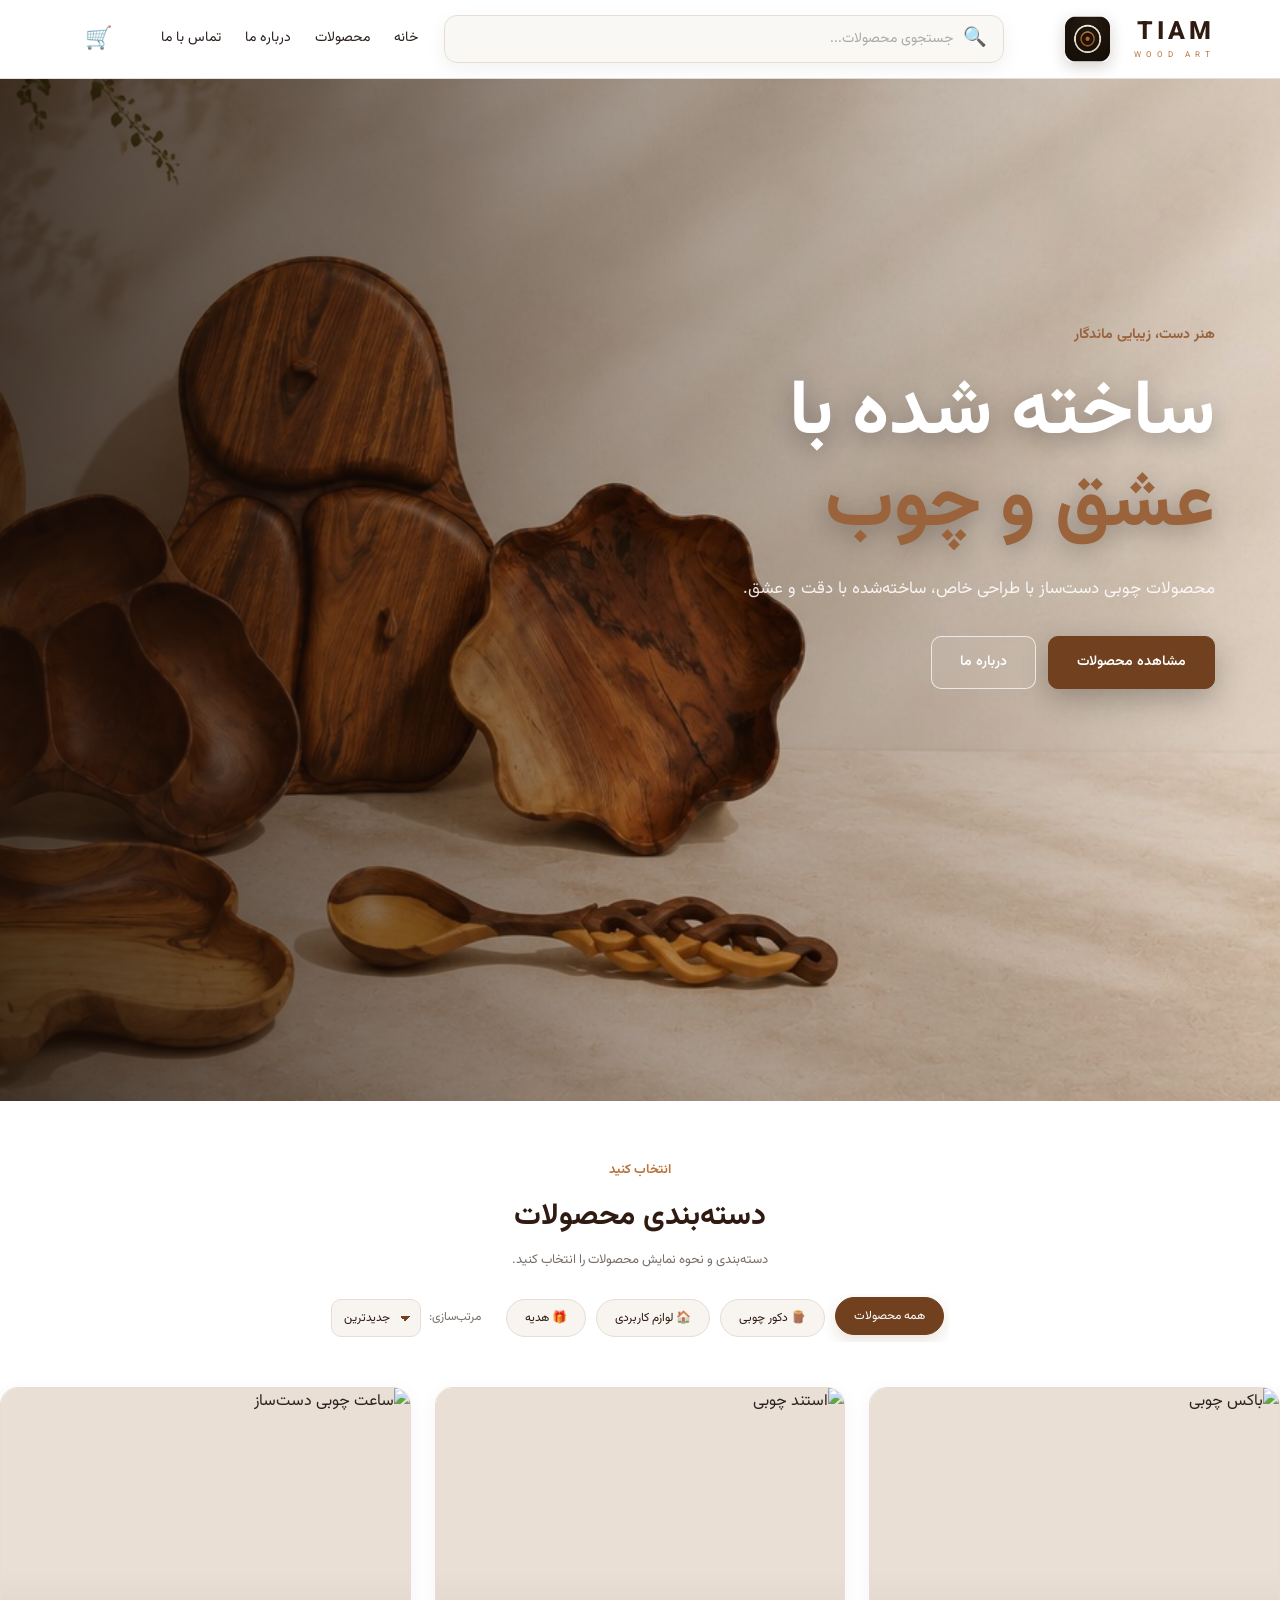
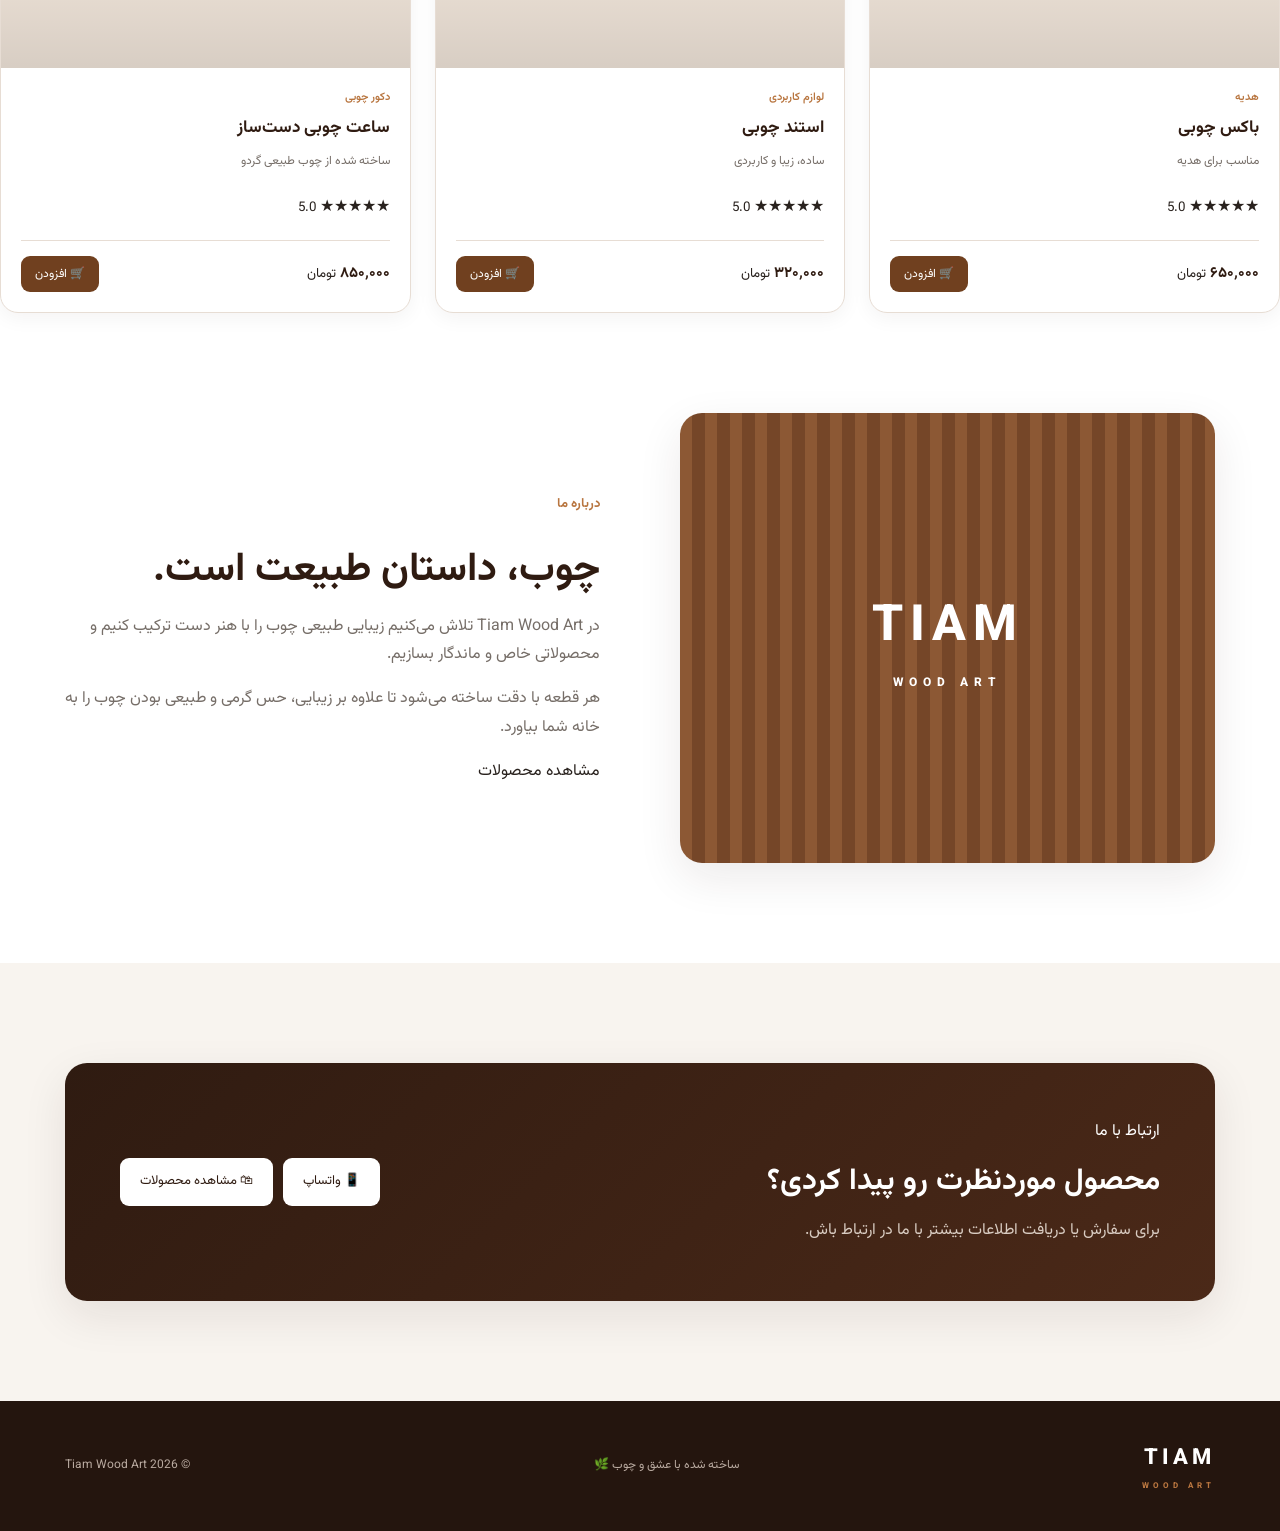
==== index.html @ 931154c1 "Add files via upload" ====
<!DOCTYPE html>
<html lang="fa" dir="rtl">

<head>

    <meta charset="UTF-8">

    <meta
        name="viewport"
        content="width=device-width, initial-scale=1.0">

    <title>Tiam Wood Art | محصولات چوبی دست‌ساز</title>

    <link
        rel="stylesheet"
        href="style.css">

    <link
        rel="preconnect"
        href="https://fonts.googleapis.com">

    <link
        rel="preconnect"
        href="https://fonts.gstatic.com"
        crossorigin>

    <link
        href="https://fonts.googleapis.com/css2?family=Vazirmatn:wght@400;500;600;700;800&display=swap"
        rel="stylesheet">

</head>


<body>


<!-- =====================================================
     HEADER
===================================================== -->

<header class="header">
    <div class="container nav">

        <a href="#" class="logo">
            <span>TIAM</span>
            <small>WOOD ART</small>

            <div class="logo-wood">
                <img src="images/wood-ring.png" alt="چوب">
            </div>
        </a>

        <div class="top-search">
            <div class="top-search-box">
                <span class="search-icon">🔍</span>

                <input
                    type="text"
                    id="topSearchInput"
                    placeholder="جستجوی محصولات..."
                >

                <button class="search-clear" id="searchClear">
                    ×
                </button>
            </div>
        </div>

        <nav class="menu">
            <a href="#home">خانه</a>
            <a href="#products">محصولات</a>
            <a href="#about">درباره ما</a>
            <a href="#contact">تماس با ما</a>
        </nav>

        <div class="nav-actions">
            <button class="cart-button">🛒</button>
            <button class="menu-button">☰</button>
        </div>

    </div>
</header>
<!-- ================= SEARCH BAR ================= -->



<!-- =====================================================
     HERO
===================================================== -->

<section class="hero">

    <div class="hero-image-bg">
        <img src="images/hero.jpg" alt="Tiam Wood Art">
    </div>

    <div class="hero-overlay"></div>

    <div class="container hero-content">

        <div class="hero-text">

            <span class="eyebrow">
                هنر دست، زیبایی ماندگار
            </span>

            <h1>
                ساخته شده با
                <strong>عشق و چوب</strong>
            </h1>

            <p>
                محصولات چوبی دست‌ساز با طراحی خاص،
                ساخته‌شده با دقت و عشق.
            </p>

            <div class="hero-buttons">

                <a
                    href="#products"
                    class="btn primary">

                    مشاهده محصولات

                </a>

                <a
                    href="#about"
                    class="btn secondary">

                    درباره ما

                </a>

            </div>

        </div>

    </div>

</section>



<!-- =====================================================
     CATEGORIES
===================================================== -->


<section class="categories" id="categories">

    <div class="container">

        <div class="section-title">
            <span>انتخاب کنید</span>

            <h2>دسته‌بندی محصولات</h2>

            <p>
                دسته‌بندی و نحوه نمایش محصولات را انتخاب کنید.
            </p>
        </div>

        <div class="category-toolbar">

            <div class="category-buttons">

                <button class="category-button active" data-category="all">
                    همه محصولات
                </button>

                <button class="category-button" data-category="decor">
                    🪵 دکور چوبی
                </button>

                <button class="category-button" data-category="useful">
                    🏠 لوازم کاربردی
                </button>

                <button class="category-button" data-category="gift">
                    🎁 هدیه
                </button>

            </div>


            <div class="sort-box">

                <span>مرتب‌سازی:</span>

                <select id="sortProducts">
    <option value="newest">جدیدترین</option>
    <option value="price-low">ارزان‌ترین</option>
    <option value="price-high">گران‌ترین</option>
    <option value="name">الفبایی</option>
</select>

            </div>

        </div>

    </div>

</section>

<!-- =====================================================
     PRODUCTS
===================================================== -->





           


           
        <!-- PRODUCT LIST -->

        <div
            class="product-grid"
            id="productList">

        </div>


    </div>

</section>



<!-- =====================================================
     ABOUT
===================================================== -->

<section
    class="about"
    id="about">


    <div class="container about-content">


        <div class="about-image">

            <div class="about-logo">

                TIAM

                <span>
                    WOOD ART
                </span>

            </div>

        </div>



        <div class="about-text">


            <span class="eyebrow">
                درباره ما
            </span>


            <h2>

                چوب،
                <strong>
                    داستان طبیعت است.
                </strong>

            </h2>


            <p>

                در Tiam Wood Art تلاش می‌کنیم
                زیبایی طبیعی چوب را با هنر دست
                ترکیب کنیم و محصولاتی خاص و
                ماندگار بسازیم.

            </p>


            <p>

                هر قطعه با دقت ساخته می‌شود تا
                علاوه بر زیبایی، حس گرمی و
                طبیعی بودن چوب را به خانه شما
                بیاورد.

            </p>


            <a
                href="#products"
                class="btn primary">

                مشاهده محصولات

            </a>


        </div>


    </div>

</section>



<!-- =====================================================
     CONTACT
===================================================== -->

<section
    class="contact"
    id="contact">


    <div class="container">


        <div class="contact-box">


            <div>


                <span>
                    ارتباط با ما
                </span>


                <h2>
                    محصول موردنظرت رو پیدا کردی؟
                </h2>


                <p>
                    برای سفارش یا دریافت اطلاعات بیشتر
                    با ما در ارتباط باش.
                </p>


            </div>



            <div class="contact-buttons">


                <a
                    href="https://wa.me/989035668639"
                    target="_blank"
                    class="contact-btn">

                    📱 واتساپ

                </a>


                <a
                    href="index.html#products"
                    class="contact-btn">

                    🛍 مشاهده محصولات

                </a>


            </div>


        </div>


    </div>

</section>


</main>



<!-- =====================================================
     CART MODAL
===================================================== -->

<div
    class="cart-modal"
    id="cartModal">


    <div class="cart-box">


        <button
            class="cart-close"
            onclick="closeCart()">

            ×

        </button>


        <h2>
            🛒 سبد خرید
        </h2>


        <div id="cartItems">

        </div>


        <div class="cart-total">


            <span>
                مبلغ کل
            </span>


            <strong id="cartTotal">
                0 تومان
            </strong>


        </div>


        <button
            class="checkout-button"
            onclick="checkout()">

            ادامه و ثبت سفارش

        </button>


    </div>

</div>



<!-- =====================================================
     CHECKOUT MODAL
===================================================== -->

<div
    class="checkout-modal"
    id="checkoutModal">


    <div class="checkout-box">


        <button
            class="checkout-close"
            onclick="closeCheckout()">

            ×

        </button>


        <h2>
            ثبت سفارش
        </h2>


        <p class="checkout-subtitle">

            اطلاعات زیر را وارد کنید تا
            سفارش شما از طریق واتساپ ارسال شود.

        </p>



        <form id="checkoutForm">


            <label for="customerName">

                نام و نام خانوادگی

            </label>


            <input
                type="text"
                id="customerName"
                placeholder="مثلاً مهدی محمدی"
                required>



            <label for="customerPhone">

                شماره تماس

            </label>


            <input
                type="tel"
                id="customerPhone"
                placeholder="مثلاً 09123456789"
                required>



            <label for="customerAddress">

                آدرس

                <span>
                    برای ارسال سفارش
                </span>

            </label>


            <textarea
                id="customerAddress"
                rows="4"
                placeholder="آدرس کامل خود را وارد کنید..."
                required></textarea>



            <label for="customerNote">

                توضیحات

                <span>
                    اختیاری
                </span>

            </label>


            <textarea
                id="customerNote"
                rows="3"
                placeholder="اگر توضیح خاصی دارید بنویسید..."></textarea>



            <div class="checkout-summary">


                <span>
                    مبلغ سفارش
                </span>


                <strong id="checkoutTotal">
                    0 تومان
                </strong>


            </div>



            <button
                type="submit"
                class="send-order-button">

                📱 ارسال سفارش در واتساپ

            </button>


        </form>


    </div>

</div>



<!-- =====================================================
     MESSAGE
===================================================== -->

<div
    class="message"
    id="message">

</div>



<!-- =====================================================
     FOOTER
===================================================== -->

<footer>


    <div class="container footer">


        <div class="footer-logo">

            TIAM

            <span>
                WOOD ART
            </span>

        </div>


        <p>
            ساخته شده با عشق و چوب 🌿
        </p>


        <p>
            © 2026 Tiam Wood Art
        </p>


    </div>


</footer>



<!-- =====================================================
     JAVASCRIPT
===================================================== -->




</body>
<script src="script.js"></script>
</html>
---- style.css ----
@import url('https://fonts.googleapis.com/css2?family=Vazirmatn:wght@400;500;600;700;800&display=swap');

/* ==========================================
   ROOT
========================================== */

:root {
    --wood-dark: #2f1b11;
    --wood: #70401f;
    --wood-light: #b8753f;
    --wood-soft: #d9a574;

    --cream: #f8f4ef;
    --cream-dark: #eee5dc;

    --white: #ffffff;
    --text: #29221e;
    --gray: #766e68;

    --border: #e7ddd4;

    --green: #25D366;

    --shadow: 0 15px 45px rgba(47, 27, 17, .09);
}


/* ==========================================
   RESET
========================================== */

* {
    margin: 0;
    padding: 0;
    box-sizing: border-box;
}


html {
    scroll-behavior: smooth;
}


body {
    font-family: "Vazirmatn", sans-serif;
    background: var(--white);
    color: var(--text);
    line-height: 1.8;
}


a {
    text-decoration: none;
    color: inherit;
}


button,
input,
textarea,
select {
    font-family: inherit;
}


button {
    cursor: pointer;
}


.container {
    width: min(1150px, 90%);
    margin: auto;
}


/* ==========================================
   HEADER
========================================== */

.header {
    position: sticky;
    top: 0;
    z-index: 1000;

    background: rgba(255,255,255,.92);

    backdrop-filter: blur(14px);

    border-bottom: 1px solid var(--border);
}


.nav {
    height: 78px;

    display: flex;
    align-items: center;
    justify-content: space-between;
}


.logo {
    display: flex;
    flex-direction: column;

    line-height: 1;
}


.logo span {
    font-size: 25px;
    font-weight: 800;

    letter-spacing: 4px;

    color: var(--wood-dark);
}


.logo small {
    font-size: 8px;

    letter-spacing: 5px;

    color: var(--wood-light);

    margin-top: 6px;
}


.menu {
    display: flex;
    align-items: center;

    gap: 32px;
}


.menu a {
    position: relative;

    color: var(--text);

    font-size: 14px;

    transition: .25s;
}


.menu a::after {
    content: "";

    position: absolute;

    right: 0;
    bottom: -8px;

    width: 0;
    height: 2px;

    background: var(--wood-light);

    transition: .25s;
}


.menu a:hover {
    color: var(--wood);
}


.menu a:hover::after {
    width: 100%;
}


.nav-actions {
    display: flex;
    align-items: center;
    gap: 10px;
}


.cart-button,
.menu-button {
    border: none;
    background: transparent;
}


.cart-button {
    position: relative;

    font-size: 22px;

    padding: 8px;
}


#cartCount {
    position: absolute;

    top: -2px;
    right: -4px;

    min-width: 20px;
    height: 20px;

    padding: 0 5px;

    display: flex;
    align-items: center;
    justify-content: center;

    background: var(--wood);

    color: white;

    border-radius: 50%;

    font-size: 10px;
}


.menu-button {
    display: none;

    font-size: 25px;
}


/* ==========================================
   HERO
========================================== */

.hero {
    min-height: 650px;

    display: flex;
    align-items: center;

    background:
        radial-gradient(
            circle at 80% 30%,
            rgba(184,117,63,.12),
            transparent 30%
        ),
        var(--cream);

    overflow: hidden;
}


.hero-content {
    display: grid;

    grid-template-columns: 1fr 1fr;

    align-items: center;

    gap: 70px;
}


.hero-small-title {
    color: var(--wood-light);

    font-size: 13px;

    font-weight: 700;
}


.hero h1 {
    font-size: clamp(42px, 5vw, 70px);

    line-height: 1.25;

    color: var(--wood-dark);

    margin: 18px 0;
}


.hero h1 strong {
    color: var(--wood);
}


.hero-text p {
    max-width: 520px;

    color: var(--gray);

    font-size: 16px;
}


.hero-buttons {
    display: flex;

    gap: 12px;

    margin-top: 30px;
}


.primary-button,
.secondary-button {
    display: inline-flex;

    align-items: center;
    justify-content: center;

    padding: 13px 25px;

    border-radius: 10px;

    font-size: 14px;

    transition: .25s;
}


.primary-button {
    background: var(--wood);

    color: white;

    box-shadow: 0 10px 25px rgba(112,64,31,.2);
}


.primary-button:hover {
    background: var(--wood-dark);

    transform: translateY(-3px);
}


.secondary-button {
    border: 1px solid var(--wood);

    color: var(--wood);
}


.secondary-button:hover {
    background: var(--wood);

    color: white;

    transform: translateY(-3px);
}


/* ==========================================
   HERO WOOD CARD
========================================== */

.hero-image {
    display: flex;

    justify-content: center;
}


.wood-card {
    width: 360px;
    height: 440px;

    border-radius: 180px 180px 20px 20px;

    background:
        repeating-linear-gradient(
            90deg,
            #7d4d2d 0,
            #7d4d2d 8px,
            #704325 8px,
            #704325 16px
        );

    box-shadow:
        25px 30px 70px rgba(47,27,17,.25);

    display: flex;

    flex-direction: column;

    align-items: center;
    justify-content: center;

    color: white;
}


.wood-card span {
    font-size: 42px;

    font-weight: 800;

    letter-spacing: 8px;
}


.wood-card small {
    letter-spacing: 6px;
}


/* ==========================================
   SECTIONS
========================================== */

section {
    padding: 100px 0;
}


.section-title {
    text-align: center;

    margin-bottom: 45px;
}


.section-title span {
    color: var(--wood-light);

    font-size: 13px;

    font-weight: 700;
}


.section-title h2 {
    color: var(--wood-dark);

    font-size: 36px;

    margin: 5px 0;
}


.section-title p {
    color: var(--gray);

    font-size: 14px;
}


/* ==========================================
   SHOP TOOLS
========================================== */

.products {
    background:
        linear-gradient(
            180deg,
            var(--cream),
            #f5eee7
        );
}


.shop-tools {
    margin-bottom: 40px;
}


.search-box {
    width: min(650px, 100%);

    margin: 0 auto 22px;

    display: flex;

    align-items: center;

    gap: 10px;

    background: white;

    border: 1px solid var(--border);

    border-radius: 14px;

    padding: 5px 17px;

    box-shadow: 0 8px 25px rgba(47,27,17,.04);

    transition: .25s;
}


.search-box:focus-within {
    border-color: var(--wood-light);

    box-shadow:
        0 0 0 4px rgba(184,117,63,.08);
}


.search-box span {
    font-size: 19px;
}


.search-box input {
    width: 100%;

    border: none;

    outline: none;

    background: transparent;

    padding: 13px 5px;

    font-size: 14px;
}


.category-buttons {
    display: flex;

    justify-content: center;

    flex-wrap: wrap;

    gap: 9px;
}


.category-button {
    border: 1px solid var(--border);

    background: white;

    color: var(--wood-dark);

    padding: 9px 19px;

    border-radius: 30px;

    font-size: 13px;

    transition: .25s;
}


.category-button:hover,
.category-button.active {
    background: var(--wood);

    color: white;

    border-color: var(--wood);

    transform: translateY(-2px);
}


/* ==========================================
   PROFESSIONAL PRODUCT GRID
========================================== */

.product-grid {
    display: grid;

    grid-template-columns:
        repeat(3, minmax(0, 1fr));

    gap: 26px;
}


/* ==========================================
   PRODUCT CARD
========================================== */

.product-card {
    position: relative;

    background: white;

    border: 1px solid rgba(231,221,212,.9);

    border-radius: 18px;

    overflow: hidden;

    box-shadow: 0 5px 20px rgba(47,27,17,.04);

    transition:
        transform .3s ease,
        box-shadow .3s ease;

    cursor: pointer;
}


.product-card:hover {
    transform: translateY(-8px);

    box-shadow:
        0 20px 45px rgba(47,27,17,.13);
}


/* ==========================================
   PRODUCT IMAGE
========================================== */

.product-image {
    height: 285px;

    position: relative;

    overflow: hidden;

    background: #eadfd4;
}


.product-image::after {
    content: "";

    position: absolute;

    inset: 0;

    background:
        linear-gradient(
            180deg,
            transparent 65%,
            rgba(0,0,0,.08)
        );

    pointer-events: none;
}


.product-image img {
    width: 100%;
    height: 100%;

    display: block;

    object-fit: cover;

    transition:
        transform .5s ease;
}


.product-card:hover .product-image img {
    transform: scale(1.07);
}


/* اگر عکس موجود نبود */

.placeholder {
    height: 100%;

    display: flex;

    align-items: center;
    justify-content: center;

    font-size: 70px;

    background:
        repeating-linear-gradient(
            45deg,
            #d0a277,
            #d0a277 10px,
            #c18c5f 10px,
            #c18c5f 20px
        );
}


/* ==========================================
   BADGE
========================================== */

.badge {
    position: absolute;

    top: 15px;
    right: 15px;

    z-index: 5;

    background: var(--wood);

    color: white;

    padding: 5px 12px;

    border-radius: 30px;

    font-size: 10px;

    box-shadow: 0 5px 15px rgba(0,0,0,.15);
}


/* ==========================================
   PRODUCT INFO
========================================== */

.product-info {
    padding: 21px;
}


.product-category {
    display: inline-block;

    color: var(--wood-light);

    font-size: 11px;

    font-weight: 600;

    margin-bottom: 3px;
}


.product-info h3 {
    color: var(--wood-dark);

    font-size: 17px;

    margin: 3px 0 6px;
}


.product-info p {
    color: var(--gray);

    font-size: 12px;

    line-height: 1.8;

    min-height: 43px;
}


/* ==========================================
   PRODUCT BOTTOM
========================================== */

.product-bottom {
    display: flex;

    align-items: center;

    justify-content: space-between;

    gap: 10px;

    margin-top: 18px;

    padding-top: 16px;

    border-top: 1px solid var(--border);
}


.product-bottom strong {
    color: var(--wood-dark);

    font-size: 15px;

    white-space: nowrap;
}


.add-cart-button {
    border: none;

    background: var(--wood);

    color: white;

    padding: 9px 14px;

    border-radius: 9px;

    font-size: 12px;

    transition: .25s;
}


.add-cart-button:hover {
    background: var(--wood-dark);

    transform: translateY(-2px);
}


/* ==========================================
   NO PRODUCTS
========================================== */

.no-products {
    grid-column: 1 / -1;

    text-align: center;

    padding: 80px 20px;

    color: var(--gray);
}


.no-products div {
    font-size: 50px;

    margin-bottom: 10px;
}


.no-products h3 {
    color: var(--wood-dark);

    margin-bottom: 5px;
}


/* ==========================================
   ABOUT
========================================== */

.about {
    background: white;
}


.about-content {
    display: grid;

    grid-template-columns: 1fr 1fr;

    gap: 80px;

    align-items: center;
}


.about-image {
    height: 450px;

    border-radius: 22px;

    background:
        repeating-linear-gradient(
            90deg,
            #8c5834,
            #8c5834 12px,
            #754628 12px,
            #754628 25px
        );

    display: flex;

    align-items: center;
    justify-content: center;

    box-shadow: var(--shadow);
}


.about-logo {
    color: white;

    font-size: 50px;

    font-weight: 800;

    letter-spacing: 7px;

    text-align: center;
}


.about-logo span {
    display: block;

    font-size: 12px;

    letter-spacing: 6px;
}


.about-text > span {
    color: var(--wood-light);

    font-size: 13px;

    font-weight: 700;
}


.about-text h2 {
    font-size: 40px;

    line-height: 1.4;

    color: var(--wood-dark);

    margin: 15px 0;
}


.about-text p {
    color: var(--gray);

    margin-bottom: 15px;
}


/* ==========================================
   CONTACT
========================================== */

.contact {
    background: var(--cream);
}


.contact-box {
    background:
        linear-gradient(
            135deg,
            var(--wood-dark),
            #4b2918
        );

    color: white;

    padding: 55px;

    border-radius: 22px;

    display: flex;

    align-items: center;

    justify-content: space-between;

    gap: 30px;

    box-shadow: var(--shadow);
}


.contact-box h2 {
    font-size: 30px;

    margin: 8px 0;
}


.contact-box p {
    color: #d9ccc2;
}


.contact-buttons {
    display: flex;

    gap: 10px;
}


.contact-btn {
    background: white;

    color: var(--wood-dark);

    padding: 12px 20px;

    border-radius: 9px;

    font-size: 13px;

    transition: .25s;
}


.contact-btn:hover {
    transform: translateY(-3px);
}


/* ==========================================
   FOOTER
========================================== */

footer {
    background: #24150e;

    color: white;

    padding: 38px 0;
}


.footer {
    display: flex;

    align-items: center;

    justify-content: space-between;
}


.footer-logo {
    font-size: 22px;

    font-weight: 800;

    letter-spacing: 4px;
}


.footer-logo span {
    display: block;

    font-size: 8px;

    letter-spacing: 4px;

    color: var(--wood-light);
}


.footer p {
    color: #b9aaa0;

    font-size: 12px;
}


/* ==========================================
   CART
========================================== */

.cart-modal,
.checkout-modal {
    position: fixed;

    inset: 0;

    background: rgba(0,0,0,.62);

    z-index: 5000;

    display: none;

    align-items: center;
    justify-content: center;

    padding: 20px;
}


.cart-modal.active,
.checkout-modal.active {
    display: flex;
}


.cart-box,
.checkout-box {
    position: relative;

    width: 520px;

    max-width: 100%;

    max-height: 88vh;

    overflow-y: auto;

    background: white;

    border-radius: 22px;

    padding: 30px;

    box-shadow: 0 25px 80px rgba(0,0,0,.3);
}


.cart-box h2,
.checkout-box h2 {
    color: var(--wood-dark);

    margin-bottom: 20px;
}


.cart-close,
.checkout-close {
    position: absolute;

    top: 10px;
    left: 15px;

    border: none;

    background: transparent;

    color: #777;

    font-size: 30px;
}


/* ==========================================
   CART ITEM
========================================== */

.cart-item {
    display: flex;

    align-items: center;

    gap: 15px;

    padding: 15px 0;

    border-bottom: 1px solid var(--border);
}


.cart-item img {
    width: 75px;
    height: 75px;

    object-fit: cover;

    border-radius: 11px;
}


.cart-item-info {
    flex: 1;
}


.cart-item-info h3 {
    font-size: 14px;

    color: var(--wood-dark);
}


.cart-item-info strong {
    color: var(--wood);

    font-size: 13px;
}


.quantity {
    display: flex;

    align-items: center;

    gap: 10px;

    margin-top: 8px;
}


.quantity button {
    width: 28px;
    height: 28px;

    border: 1px solid var(--border);

    background: var(--cream);

    border-radius: 7px;

    font-size: 17px;
}


.quantity span {
    min-width: 20px;

    text-align: center;
}


.remove-item {
    border: none;

    background: transparent;

    font-size: 18px;
}


.cart-total {
    display: flex;

    align-items: center;

    justify-content: space-between;

    margin-top: 25px;

    padding-top: 20px;

    border-top: 2px solid var(--border);
}


.cart-total strong {
    color: var(--wood);

    font-size: 20px;
}


.checkout-button {
    width: 100%;

    margin-top: 20px;

    border: none;

    background: var(--green);

    color: white;

    padding: 14px;

    border-radius: 10px;

    font-size: 14px;

    transition: .25s;
}


.checkout-button:hover,
.send-order-button:hover {
    transform: translateY(-2px);
}


.empty-cart {
    text-align: center;

    padding: 50px 20px;

    color: var(--gray);

    font-size: 40px;
}


.empty-cart p {
    font-size: 14px;
}


/* ==========================================
   CHECKOUT
========================================== */

.checkout-subtitle {
    color: var(--gray);

    font-size: 13px;

    margin-bottom: 20px;
}


.checkout-box label {
    display: block;

    margin-top: 15px;
    margin-bottom: 7px;

    color: var(--wood-dark);

    font-size: 14px;

    font-weight: 600;
}


.checkout-box label span {
    color: var(--gray);

    font-size: 11px;

    font-weight: normal;
}


.checkout-box input,
.checkout-box textarea,
.admin-form-box input,
.admin-form-box select,
.admin-form-box textarea {
    width: 100%;

    border: 1px solid var(--border);

    background: #faf9f7;

    border-radius: 9px;

    padding: 12px;

    font-size: 14px;

    outline: none;

    resize: vertical;
}


.checkout-box input:focus,
.checkout-box textarea:focus,
.admin-form-box input:focus,
.admin-form-box select:focus,
.admin-form-box textarea:focus {
    border-color: var(--wood);
}


.checkout-summary {
    display: flex;

    justify-content: space-between;

    align-items: center;

    margin-top: 25px;

    padding-top: 20px;

    border-top: 2px solid var(--border);
}


.checkout-summary strong {
    color: var(--wood);

    font-size: 20px;
}


.send-order-button {
    width: 100%;

    border: none;

    background: var(--green);

    color: white;

    padding: 14px;

    border-radius: 10px;

    margin-top: 20px;

    font-size: 15px;

    transition: .25s;
}


/* ==========================================
   PRODUCT DETAIL
========================================== */

.product-detail {
    background: var(--cream);

    min-height: 700px;
}


.product-detail-grid {
    display: grid;

    grid-template-columns: 1fr 1fr;

    gap: 60px;

    align-items: center;

    background: white;

    padding: 35px;

    border-radius: 22px;

    box-shadow: var(--shadow);
}


.detail-image {
    height: 500px;

    overflow: hidden;

    border-radius: 17px;

    background: #e8d8c7;
}


.detail-image img {
    width: 100%;
    height: 100%;

    object-fit: cover;
}


.detail-info {
    padding: 20px;
}


.detail-info h1 {
    font-size: 42px;

    color: var(--wood-dark);

    margin: 10px 0 15px;
}


.detail-price {
    font-size: 25px;

    font-weight: 700;

    color: var(--wood);

    margin-bottom: 25px;
}


.detail-description {
    color: var(--gray);

    font-size: 16px;

    margin-bottom: 30px;
}


.detail-quantity {
    display: flex;

    align-items: center;

    gap: 15px;

    margin-bottom: 25px;
}


.detail-quantity button {
    width: 38px;
    height: 38px;

    border: 1px solid var(--border);

    background: var(--cream);

    border-radius: 8px;

    font-size: 20px;
}


.detail-quantity strong {
    min-width: 30px;

    text-align: center;
}


.detail-cart-button,
.detail-whatsapp-button {
    width: 100%;

    border: none;

    padding: 14px;

    border-radius: 10px;

    margin-top: 10px;

    font-size: 14px;

    transition: .25s;
}


.detail-cart-button {
    background: var(--wood);

    color: white;
}


.detail-whatsapp-button {
    background: var(--green);

    color: white;
}


.detail-cart-button:hover,
.detail-whatsapp-button:hover {
    transform: translateY(-2px);
}


.not-found {
    text-align: center;

    padding: 100px 20px;
}


.not-found h2 {
    color: var(--wood-dark);

    margin-bottom: 20px;
}


.not-found a {
    color: var(--wood);
}


.back-button {
    color: var(--wood);

    font-size: 14px;
}


/* ==========================================
   ADMIN
========================================== */

.admin-page {
    background: var(--cream);

    min-height: 800px;

    padding: 60px 0;
}


.admin-title {
    text-align: center;

    margin-bottom: 40px;
}


.admin-title span {
    color: var(--wood);

    font-size: 14px;
}


.admin-title h1 {
    color: var(--wood-dark);

    margin: 8px 0;
}


.admin-title p {
    color: var(--gray);
}


.admin-form-box,
.admin-products-box {
    background: white;

    border-radius: 18px;

    padding: 30px;

    margin-bottom: 30px;

    box-shadow: var(--shadow);
}


.admin-form-box h2,
.admin-products-box h2 {
    color: var(--wood-dark);

    margin-bottom: 25px;
}


.admin-form-box label {
    display: block;

    margin-top: 15px;

    margin-bottom: 7px;

    font-size: 14px;

    color: var(--wood-dark);

    font-weight: 600;
}


.admin-add-button {
    width: 100%;

    border: none;

    background: var(--wood);

    color: white;

    padding: 14px;

    border-radius: 9px;

    margin-top: 25px;

    font-size: 15px;

    transition: .25s;
}


.admin-add-button:hover {
    background: var(--wood-dark);

    transform: translateY(-2px);
}


.admin-product {
    display: flex;

    align-items: center;

    gap: 20px;

    padding: 15px 0;

    border-bottom: 1px solid var(--border);
}


.admin-product img {
    width: 90px;
    height: 90px;

    object-fit: cover;

    border-radius: 10px;
}


.admin-product-info {
    flex: 1;
}


.admin-product-info h3 {
    color: var(--wood-dark);

    margin-bottom: 5px;
}


.admin-product-info p {
    color: var(--gray);

    font-size: 13px;
}


.admin-product-info strong {
    color: var(--wood);

    display: block;
}


.admin-product-actions {
    display: flex;

    gap: 8px;
}


.edit-product,
.delete-product {
    border: none;

    padding: 9px 14px;

    border-radius: 7px;

    font-size: 12px;
}


.edit-product {
    background: var(--wood);

    color: white;
}


.delete-product {
    background: #eee;

    color: #a33;
}


.empty-admin {
    text-align: center;

    padding: 40px;

    color: var(--gray);
}


/* ==========================================
   ADMIN IMAGE
========================================== */

.image-preview {
    width: 100%;

    min-height: 220px;

    margin-top: 12px;

    border: 2px dashed var(--border);

    border-radius: 14px;

    display: flex;

    align-items: center;

    justify-content: center;

    gap: 10px;

    padding: 10px;

    overflow-x: auto;

    background: #faf9f7;

    color: var(--gray);
}


.image-preview img {
    flex-shrink: 0;

    width: 120px;
    height: 120px;

    object-fit: cover;

    border-radius: 10px;

    border: 1px solid var(--border);
}


#productImageFiles,
#productImageFile {
    width: 100%;

    margin-top: 8px;

    padding: 10px;

    border: 1px solid var(--border);

    border-radius: 8px;

    background: white;
}


.admin-help-text {
    font-size: 13px;

    color: var(--gray);

    margin: -5px 0 8px;
}


/* ==========================================
   ORDER MENU
========================================== */

.order-menu {
    position: fixed;

    inset: 0;

    z-index: 9999;

    background: rgba(0,0,0,.6);

    display: flex;

    align-items: center;

    justify-content: center;

    padding: 20px;
}


.order-box {
    width: 380px;

    max-width: 100%;

    background: white;

    border-radius: 20px;

    padding: 35px 25px;

    text-align: center;

    position: relative;

    box-shadow: 0 20px 60px rgba(0,0,0,.3);
}


.close-order {
    position: absolute;

    top: 10px;
    left: 15px;

    border: none;

    background: none;

    font-size: 30px;
}


.order-icon {
    font-size: 45px;
}


.order-box h2 {
    color: var(--wood-dark);

    margin: 10px 0;
}


.order-box p {
    color: var(--gray);
}


.order-box > strong {
    display: block;

    color: var(--wood);

    font-size: 20px;

    margin: 10px 0 25px;
}


.order-buttons {
    display: flex;

    gap: 10px;
}


.order-buttons button {
    flex: 1;

    border: none;

    padding: 13px;

    border-radius: 8px;

    color: white;
}


.whatsapp {
    background: #25D366;
}


.telegram {
    background: #229ED9;
}


/* ==========================================
   MESSAGE
========================================== */

.message {
    position: fixed;

    bottom: 25px;

    left: 50%;

    transform: translate(-50%,100px);

    background: var(--wood-dark);

    color: white;

    padding: 13px 25px;

    border-radius: 10px;

    opacity: 0;

    transition: .4s;

    z-index: 10000;
}


.message.show {
    transform: translate(-50%,0);

    opacity: 1;
}


/* ==========================================
   MOBILE
========================================== */

@media (max-width: 900px) {

    .hero-content {
        gap: 40px;
    }

    .product-grid {
        grid-template-columns:
            repeat(2, minmax(0,1fr));
    }

}


@media (max-width: 800px) {

    .nav {
        height: 70px;
    }


    .menu {
        display: none;

        position: absolute;

        top: 70px;

        right: 0;

        width: 100%;

        background: white;

        padding: 20px;

        flex-direction: column;

        gap: 15px;

        border-bottom: 1px solid var(--border);

        box-shadow: 0 15px 30px rgba(0,0,0,.06);
    }


    .menu.active {
        display: flex;
    }


    .menu-button {
        display: block;
    }


    .hero {
        padding: 70px 0;
    }


    .hero-content {
        grid-template-columns: 1fr;

        text-align: center;
    }


    .hero-text p {
        margin: auto;
    }


    .hero-buttons {
        justify-content: center;
    }


    .wood-card {
        width: 280px;
        height: 350px;
    }


    .about-content {
        grid-template-columns: 1fr;

        gap: 40px;
    }


    .about-image {
        height: 330px;
    }


    .contact-box {
        flex-direction: column;

        text-align: center;

        padding: 35px 20px;
    }


    .footer {
        flex-direction: column;

        gap: 15px;

        text-align: center;
    }


    .product-detail-grid {
        grid-template-columns: 1fr;

        padding: 20px;

        gap: 25px;
    }


    .detail-image {
        height: 350px;
    }


    .detail-info h1 {
        font-size: 30px;
    }


    .cart-box,
    .checkout-box {
        padding: 25px 18px;
    }

}


@media (max-width: 600px) {

    section {
        padding: 75px 0;
    }


    .section-title h2 {
        font-size: 29px;
    }


    .product-grid {
        grid-template-columns: 1fr;

        gap: 20px;
    }


    .product-image {
        height: 300px;
    }


    .product-info {
        padding: 19px;
    }


    .product-bottom {
        align-items: center;
    }


    .add-cart-button {
        padding: 9px 12px;
    }


    .admin-product {
        align-items: flex-start;

        flex-wrap: wrap;
    }


    .admin-product-actions {
        width: 100%;
    }


    .admin-product-actions button {
        flex: 1;
    }


    .order-buttons {
        flex-direction: column;
    }

}/* ==========================================
   TOP SEARCH
   ========================================== */

.top-search {
    background: var(--cream);

    padding: 18px 0;

    border-bottom: 1px solid var(--border);
}


.top-search-box {
    width: min(700px, 100%);

    margin: auto;

    height: 52px;

    display: flex;

    align-items: center;

    gap: 10px;

    background: white;

    border: 1px solid var(--border);

    border-radius: 14px;

    padding: 0 16px;

    box-shadow:
        0 6px 20px rgba(59, 36, 24, .06);

    transition: .25s;
}


.top-search-box:focus-within {

    border-color: var(--wood-light);

    box-shadow:
        0 8px 25px rgba(123, 75, 42, .12);

    transform: translateY(-1px);

}


.search-icon {

    font-size: 19px;

    flex-shrink: 0;
}


.top-search-box input {

    width: 100%;

    height: 100%;

    border: none;

    outline: none;

    background: transparent;

    font-family: inherit;

    font-size: 14px;

    color: var(--text);

}


.top-search-box input::placeholder {

    color: #aaa;

}


.search-clear {

    width: 28px;

    height: 28px;

    border: none;

    background: #f4eee8;

    color: var(--gray);

    border-radius: 50%;

    cursor: pointer;

    display: none;

    align-items: center;

    justify-content: center;

    font-size: 18px;

    line-height: 1;

}


.search-clear:hover {

    background: var(--wood);

    color: white;

}


.top-search-box.has-value .search-clear {

    display: flex;

}


/* موبایل */

@media (max-width: 800px) {

    .top-search {

        padding: 12px 0;
    }


    .top-search-box {

        height: 48px;

        border-radius: 12px;

        padding: 0 13px;
    }


    .top-search-box input {

        font-size: 13px;
    }

}
/* ==========================================
   FULL SCREEN HERO
   ========================================== */

.hero {
    position: relative;
    min-height: calc(100vh - 78px);

    display: flex;
    align-items: center;

    overflow: hidden;

    background: #3b2418;
}


/* تصویر پس زمینه */

.hero-image-bg {
    position: absolute;
    inset: 0;

    z-index: 0;
}


.hero-image-bg img {
    width: 100%;
    height: 100%;

    object-fit: cover;
    object-position: center;

    display: block;
}


/* لایه تاریک روی عکس */

.hero-overlay {
    position: absolute;
    inset: 0;

    z-index: 1;

    background:
        linear-gradient(
            90deg,
            rgba(25, 14, 8, .78),
            rgba(25, 14, 8, .38),
            rgba(25, 14, 8, .12)
        );
}


/* محتوای روی عکس */

.hero-content {
    position: relative;

    z-index: 2;

    width: min(1150px, 90%);

    display: flex;
    align-items: center;

    min-height: calc(100vh - 78px);
}


.hero-text {
    max-width: 620px;

    color: white;
}


/* نوشته بالای عنوان */

.eyebrow {
    display: inline-block;

    color: #e2b17e;

    font-size: 14px;
    font-weight: 700;

    margin-bottom: 10px;
}


/* عنوان */

.hero h1 {
    margin: 10px 0 20px;

    color: white;

    font-size: clamp(42px, 6vw, 78px);

    line-height: 1.2;

    text-shadow:
        0 5px 25px rgba(0,0,0,.3);
}


.hero h1 strong {
    display: block;

    color: #d69a61;
}


/* توضیحات */

.hero-text p {
    max-width: 550px;

    color: rgba(255,255,255,.88);

    font-size: 17px;

    line-height: 2;

    margin-bottom: 30px;
}


/* دکمه ها */

.hero-buttons {
    display: flex;

    gap: 12px;

    margin-top: 25px;
}


.hero .btn {
    padding: 13px 28px;

    border-radius: 10px;

    font-size: 14px;

    font-weight: 600;

    transition: .3s;
}


/* دکمه اصلی */

.hero .btn.primary {
    background: var(--wood);

    color: white;

    border: 1px solid var(--wood);

    box-shadow:
        0 10px 30px rgba(0,0,0,.25);
}


.hero .btn.primary:hover {
    background: var(--wood-light);

    transform: translateY(-3px);
}


/* دکمه دوم */

.hero .btn.secondary {
    color: white;

    border: 1px solid rgba(255,255,255,.7);

    background: rgba(255,255,255,.08);

    backdrop-filter: blur(8px);
}


.hero .btn.secondary:hover {
    background: white;

    color: var(--wood-dark);

    transform: translateY(-3px);
}


/* ==========================================
   MOBILE
   ========================================== */

@media (max-width: 800px) {

    .hero {
        min-height: calc(100vh - 70px);
    }


    .hero-content {
        min-height: calc(100vh - 70px);

        text-align: center;

        justify-content: center;
    }


    .hero-text {
        max-width: 100%;
    }


    .hero h1 {
        font-size: clamp(40px, 12vw, 58px);
    }


    .hero-text p {
        font-size: 14px;

        margin-left: auto;
        margin-right: auto;
    }


    .hero-buttons {
        justify-content: center;

        flex-wrap: wrap;
    }


    .hero .btn {
        padding: 12px 22px;
    }


    .hero-overlay {
        background:
            linear-gradient(
                rgba(25,14,8,.55),
                rgba(25,14,8,.65)
            );
    }

}
/* رنگ نوشته‌های خاص Hero */

.hero .eyebrow {
    color: #9a633c;
}

.hero h1 strong {
    color: #9a633c;
}
/* ==========================================
   SEARCH کنار لوگو
========================================== */

.header .nav {
    position: relative;
}

.header .top-search {
    background: transparent;
    padding: 0;
    border: none;

    flex: 1;
    max-width: 420px;

    margin-right: 35px;
}

.header .top-search-box {
    width: 100%;
    height: 46px;

    margin: 0;

    background: #faf8f5;

    border: 1px solid var(--border);

    border-radius: 12px;

    box-shadow: none;
}

.header .top-search-box:focus-within {
    border-color: var(--wood-light);

    box-shadow:
        0 0 0 3px rgba(184,117,63,.08);

    transform: none;
}


/* موبایل */

@media (max-width: 800px) {

    .header .top-search {
        position: absolute;

        top: 70px;
        right: 0;

        width: 100%;
        max-width: none;

        margin: 0;

        padding: 10px 5%;

        background: white;

        border-bottom: 1px solid var(--border);

        z-index: 999;
    }

    .header .top-search-box {
        height: 46px;
    }

}
/* ==========================================
   LOGO + WOOD
========================================== */

.logo-wood {
    position: absolute;

    left: 0;
    top: 50%;

    transform: translateY(-50%);

    width: 48px;
    height: 48px;

    overflow: hidden;

    border-radius: 8px;

    box-shadow:
        0 5px 15px rgba(47,27,17,.2);
}

.logo-wood img {
    width: 100%;
    height: 100%;

    object-fit: cover;

    display: block;
}
/* ==========================================
   FIX LOGO WOOD POSITION
========================================== */

.header .nav {
    display: flex;
    align-items: center;
    flex-wrap: nowrap;
}


/* لوگو */

.header .logo {
    position: relative;

    flex: 0 0 150px;

    width: 150px;
    min-width: 150px;

    padding-left: 55px;

    display: flex;
    flex-direction: column;

    justify-content: center;
}


/* عکس تنه درخت */

.header .logo-wood {
    position: absolute;

    left: 0;
    top: 50%;

    transform: translateY(-50%);

    width: 45px;
    height: 45px;

    flex-shrink: 0;

    overflow: hidden;

    border-radius: 7px;

    z-index: 2;
}

.header .logo-wood img {
    width: 100%;
    height: 100%;

    display: block;

    object-fit: cover;
}


/* نوار جستجو */

.header .top-search {
    flex: 1 1 auto;

    min-width: 250px;

    max-width: none;

    margin: 0 30px 0 0;

    padding: 0;

    background: transparent;

    border: none;
}


/* سبد خرید */

.header .nav-actions {
    flex: 0 0 auto;

    min-width: 55px;

    margin-right: 0;
}
.hero-content {
    transform: translateY(-85px);
}


/* عکس هیرو کمی از بالا کات شود */
.hero-image-bg img {
    object-position: center 15%;
    transform: scale(1.05);
}


/* ==========================================
   SEARCH کنار لوگو
========================================== */

.header .nav {
    display: flex;
    align-items: center;
    gap: 0;
}


.header .top-search {
    flex: 1;

    max-width: 560px;

    margin-right: 35px;
    margin-left: 0;

    padding: 0;

    background: transparent;

    border: none;
}


.header .top-search-box {
    width: 100%;

    height: 48px;

    margin: 0;

    background: #faf8f5;

    border: 1px solid var(--border);

    border-radius: 13px;

    padding: 0 16px;

    box-shadow:
        0 6px 20px rgba(59,36,24,.06);
}


.header .top-search-box:focus-within {
    border-color: var(--wood-light);

    box-shadow:
        0 0 0 3px rgba(184,117,63,.08);

    transform: none;
}


/* ==========================================
   فاصله منو
========================================== */

.header .menu {
    flex-shrink: 0;

    gap: 24px;
}


.header .nav-actions {
    flex-shrink: 0;

    margin-right: 15px;
}


/* ==========================================
   MOBILE
========================================== */

@media (max-width: 1000px) {

    .header .top-search {
        max-width: 380px;

        margin-right: 20px;
    }

    .header .menu {
        gap: 15px;
    }

}


@media (max-width: 800px) {

    .header .top-search {
        position: absolute;

        top: 70px;
        right: 0;

        width: 100%;

        max-width: none;

        margin: 0;

        padding: 10px 5%;

        background: white;

        border-bottom: 1px solid var(--border);

        z-index: 999;
    }

    .header .top-search-box {
        height: 46px;
    }

    .logo {
        min-width: 145px;
    }

}
/* ==========================================
   CATEGORIES
========================================== */

.categories {
    background: var(--white);

    padding: 90px 0;
}


.category-grid {
    display: grid;

    grid-template-columns: repeat(3, 1fr);

    gap: 24px;

    max-width: 1000px;

    margin: 0 auto;
}


/* کارت دسته بندی */

.category {
    position: relative;

    background: var(--cream);

    border: 1px solid var(--border);

    border-radius: 18px;

    padding: 35px 25px;

    text-align: center;

    cursor: pointer;

    overflow: hidden;

    transition:
        transform .3s ease,
        box-shadow .3s ease,
        background .3s ease;
}


/* افکت چوبی ظریف */

.category::before {
    content: "";

    position: absolute;

    top: 0;
    right: 0;

    width: 100%;
    height: 4px;

    background:
        linear-gradient(
            90deg,
            var(--wood-dark),
            var(--wood-light),
            var(--wood)
        );
}


/* هاور */

.category:hover {
    transform: translateY(-8px);

    background: white;

    box-shadow:
        0 20px 45px rgba(47,27,17,.12);
}


/* آیکون */

.category-icon {
    width: 75px;
    height: 75px;

    margin: 0 auto 20px;

    display: flex;

    align-items: center;
    justify-content: center;

    background: #ead9c8;

    border-radius: 50%;

    font-size: 35px;

    box-shadow:
        inset 0 0 0 1px rgba(112,64,31,.08);

    transition: .3s;
}


.category:hover .category-icon {
    transform: scale(1.08) rotate(-3deg);

    background: var(--wood);

}


/* عنوان */

.category h3 {
    color: var(--wood-dark);

    font-size: 18px;

    margin-bottom: 8px;
}


/* توضیح */

.category p {
    color: var(--gray);

    font-size: 13px;

    line-height: 1.9;

    margin: 0;
}


/* ==========================================
   MOBILE
========================================== */

@media (max-width: 800px) {

    .category-grid {
        grid-template-columns: 1fr;

        max-width: 450px;

        gap: 18px;
    }


    .category {
        padding: 28px 20px;
    }

}
/* فاصله بین Hero و دسته‌بندی */
.categories {
    padding-top: 110px;
    padding-bottom: 100px;
}

.categories .section-title {
    margin-bottom: 45px;
}
.categories {
    display: block !important;
    visibility: visible !important;
    opacity: 1 !important;

    padding: 100px 0;

    background: var(--white);
}

.category-grid {
    display: grid;

    grid-template-columns: repeat(3, 1fr);

    gap: 24px;

    max-width: 1000px;

    margin: 0 auto;
}

.category {
    display: block;

    position: relative;

    background: var(--cream);

    border: 1px solid var(--border);

    border-radius: 18px;

    padding: 35px 25px;

    text-align: center;
}

.category-icon {
    width: 75px;
    height: 75px;

    margin: 0 auto 20px;

    display: flex;

    align-items: center;
    justify-content: center;

    background: #ead9c8;

    border-radius: 50%;

    font-size: 35px;
}

.category h3 {
    color: var(--wood-dark);

    font-size: 18px;

    margin-bottom: 8px;
}

.category p {
    color: var(--gray);

    font-size: 13px;
}
/* ==========================================
   CATEGORIES
========================================== */

.categories {
    padding: 55px 0 35px;
    background: white;
}

.categories .section-title {
    margin-bottom: 22px;
}

.categories .section-title h2 {
    font-size: 30px;
}

.categories .section-title p {
    font-size: 13px;
}


/* دکمه ها در یک خط */

.categories .category-buttons {
    display: flex;

    justify-content: center;
    align-items: center;

    flex-wrap: nowrap;

    gap: 10px;

    overflow-x: auto;

    padding: 5px;

    scrollbar-width: none;
}

.categories .category-buttons::-webkit-scrollbar {
    display: none;
}


.categories .category-button {
    flex-shrink: 0;

    padding: 9px 18px;

    border: 1px solid var(--border);

    background: var(--cream);

    color: var(--wood-dark);

    border-radius: 30px;

    font-family: inherit;

    font-size: 12px;

    transition: .25s;
}


.categories .category-button:hover,
.categories .category-button.active {
    background: var(--wood);

    color: white;

    border-color: var(--wood);

    transform: translateY(-2px);

    box-shadow:
        0 6px 15px rgba(112,64,31,.15);
}


/* موبایل */

@media (max-width: 600px) {

    .categories {
        padding: 40px 0 25px;
    }

    .categories .section-title h2 {
        font-size: 26px;
    }

    .categories .category-buttons {
        justify-content: flex-start;
    }

}
/* ==========================================
   CATEGORY TOOLBAR
========================================== */

.category-toolbar {
    display: flex;

    align-items: center;

    justify-content: center;

    gap: 20px;

    width: 100%;
}


/* دسته بندی ها */

.category-buttons {
    display: flex;

    align-items: center;

    gap: 10px;

    flex-wrap: nowrap;

    overflow-x: auto;

    scrollbar-width: none;
}

.category-buttons::-webkit-scrollbar {
    display: none;
}


.category-button {
    flex-shrink: 0;

    padding: 9px 18px;

    border: 1px solid var(--border);

    background: var(--cream);

    color: var(--wood-dark);

    border-radius: 30px;

    font-family: inherit;

    font-size: 12px;

    cursor: pointer;

    transition: .25s;
}


.category-button:hover,
.category-button.active {
    background: var(--wood);

    color: white;

    border-color: var(--wood);

    transform: translateY(-2px);

    box-shadow:
        0 6px 15px rgba(112,64,31,.15);
}


/* ==========================================
   SORT
========================================== */

.sort-box {
    display: flex;

    align-items: center;

    gap: 8px;

    flex-shrink: 0;

    color: var(--gray);

    font-size: 12px;
}


.sort-box select {
    appearance: none;

    border: 1px solid var(--border);

    background: var(--cream);

    color: var(--wood-dark);

    font-family: inherit;

    font-size: 12px;

    padding: 9px 30px 9px 12px;

    border-radius: 10px;

    outline: none;

    cursor: pointer;

    transition: .25s;

    background-image:
        linear-gradient(45deg, transparent 50%, var(--wood) 50%),
        linear-gradient(135deg, var(--wood) 50%, transparent 50%);

    background-position:
        calc(100% - 15px) 50%,
        calc(100% - 10px) 50%;

    background-size:
        5px 5px,
        5px 5px;

    background-repeat: no-repeat;
}


.sort-box select:hover,
.sort-box select:focus {
    border-color: var(--wood-light);

    box-shadow:
        0 0 0 3px rgba(184,117,63,.08);
}


/* ==========================================
   MOBILE
========================================== */

@media (max-width: 800px) {

    .category-toolbar {
        flex-direction: column;

        align-items: stretch;

        gap: 15px;
    }

    .category-buttons {
        justify-content: flex-start;
    }

    .sort-box {
        justify-content: space-between;
    }

    .sort-box select {
        flex: 1;

        max-width: 220px;
    }

}
/* ==========================================
   PRODUCTS
========================================== */

.products {
    padding: 60px 0 100px;
    background: var(--cream);
}


.product-grid {
    display: grid;

    grid-template-columns:
        repeat(3, minmax(0, 1fr));

    gap: 24px;

    margin-top: 10px;
}


/* کارت محصول */

.product-card {
    position: relative;

    background: white;

    border: 1px solid var(--border);

    border-radius: 18px;

    overflow: hidden;

    box-shadow:
        0 5px 20px rgba(47,27,17,.05);

    transition:
        transform .3s ease,
        box-shadow .3s ease;
}


.product-card:hover {
    transform: translateY(-7px);

    box-shadow:
        0 18px 40px rgba(47,27,17,.13);
}


/* عکس */

.product-image {
    position: relative;

    width: 100%;
    height: 280px;

    overflow: hidden;

    background: #eadfd4;
}


.product-image img {
    width: 100%;
    height: 100%;

    display: block;

    object-fit: cover;

    transition: transform .5s ease;
}


.product-card:hover .product-image img {
    transform: scale(1.06);
}


/* اطلاعات */

.product-info {
    padding: 20px;
}


.product-category {
    display: block;

    color: var(--wood-light);

    font-size: 11px;

    font-weight: 600;

    margin-bottom: 5px;
}


.product-info h3 {
    color: var(--wood-dark);

    font-size: 17px;

    margin: 0 0 7px;
}


.product-info p {
    color: var(--gray);

    font-size: 12px;

    line-height: 1.8;

    min-height: 43px;

    margin: 0;
}


/* پایین کارت */

.product-bottom {
    display: flex;

    align-items: center;

    justify-content: space-between;

    gap: 10px;

    margin-top: 18px;

    padding-top: 15px;

    border-top: 1px solid var(--border);
}


.product-bottom strong {
    color: var(--wood-dark);

    font-size: 15px;

    white-space: nowrap;
}


/* افزودن به سبد */

.add-cart-button {
    border: none;

    background: var(--wood);

    color: white;

    padding: 9px 14px;

    border-radius: 9px;

    font-family: inherit;

    font-size: 12px;

    transition: .25s;
}


.add-cart-button:hover {
    background: var(--wood-dark);

    transform: translateY(-2px);
}


/* Badge */

.product-card .badge {
    position: absolute;

    top: 14px;
    right: 14px;

    z-index: 5;

    background: var(--wood);

    color: white;

    padding: 5px 11px;

    border-radius: 30px;

    font-size: 10px;

    box-shadow:
        0 5px 15px rgba(0,0,0,.15);
}


/* ==========================================
   MOBILE
========================================== */

@media (max-width: 900px) {

    .product-grid {
        grid-template-columns: repeat(2, 1fr);
    }

}


@media (max-width: 600px) {

    .products {
        padding: 45px 0 75px;
    }

    .product-grid {
        grid-template-columns: 1fr;

        gap: 18px;
    }

    .product-image {
        height: 300px;
    }

}
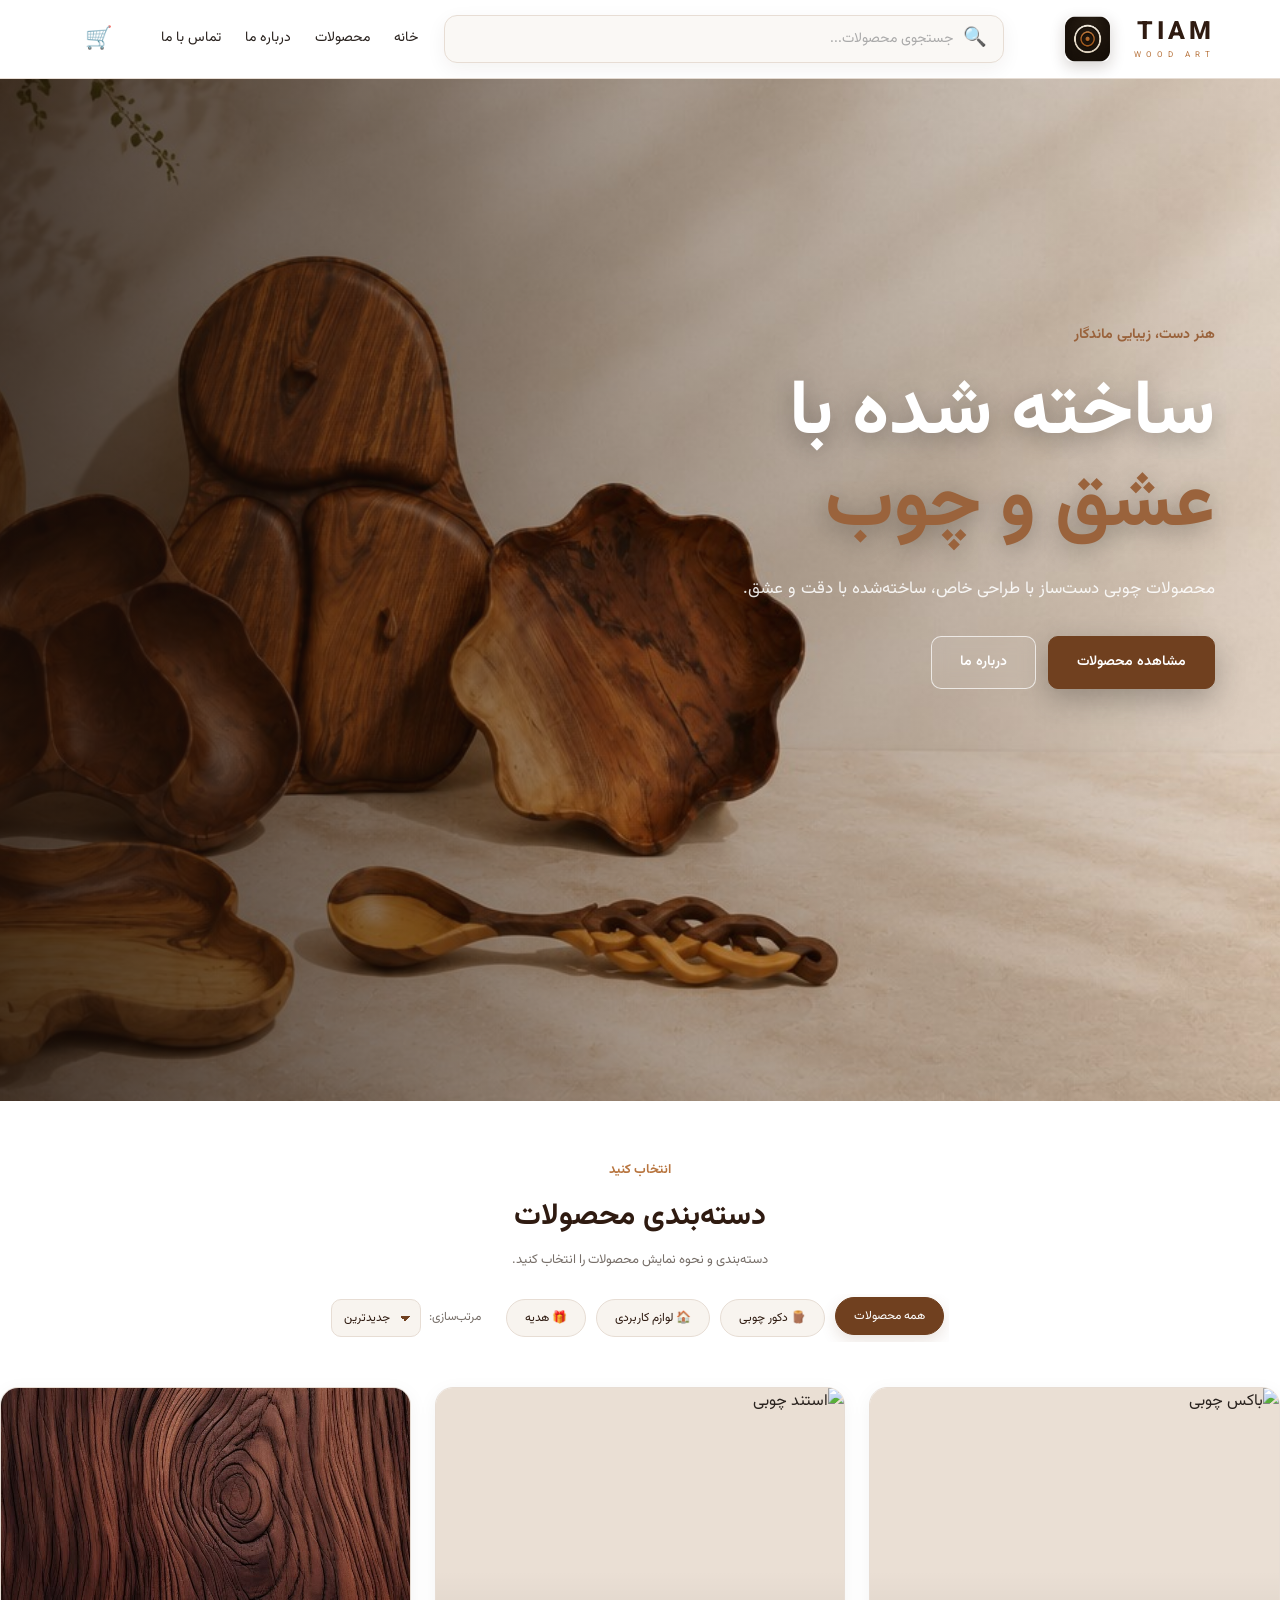
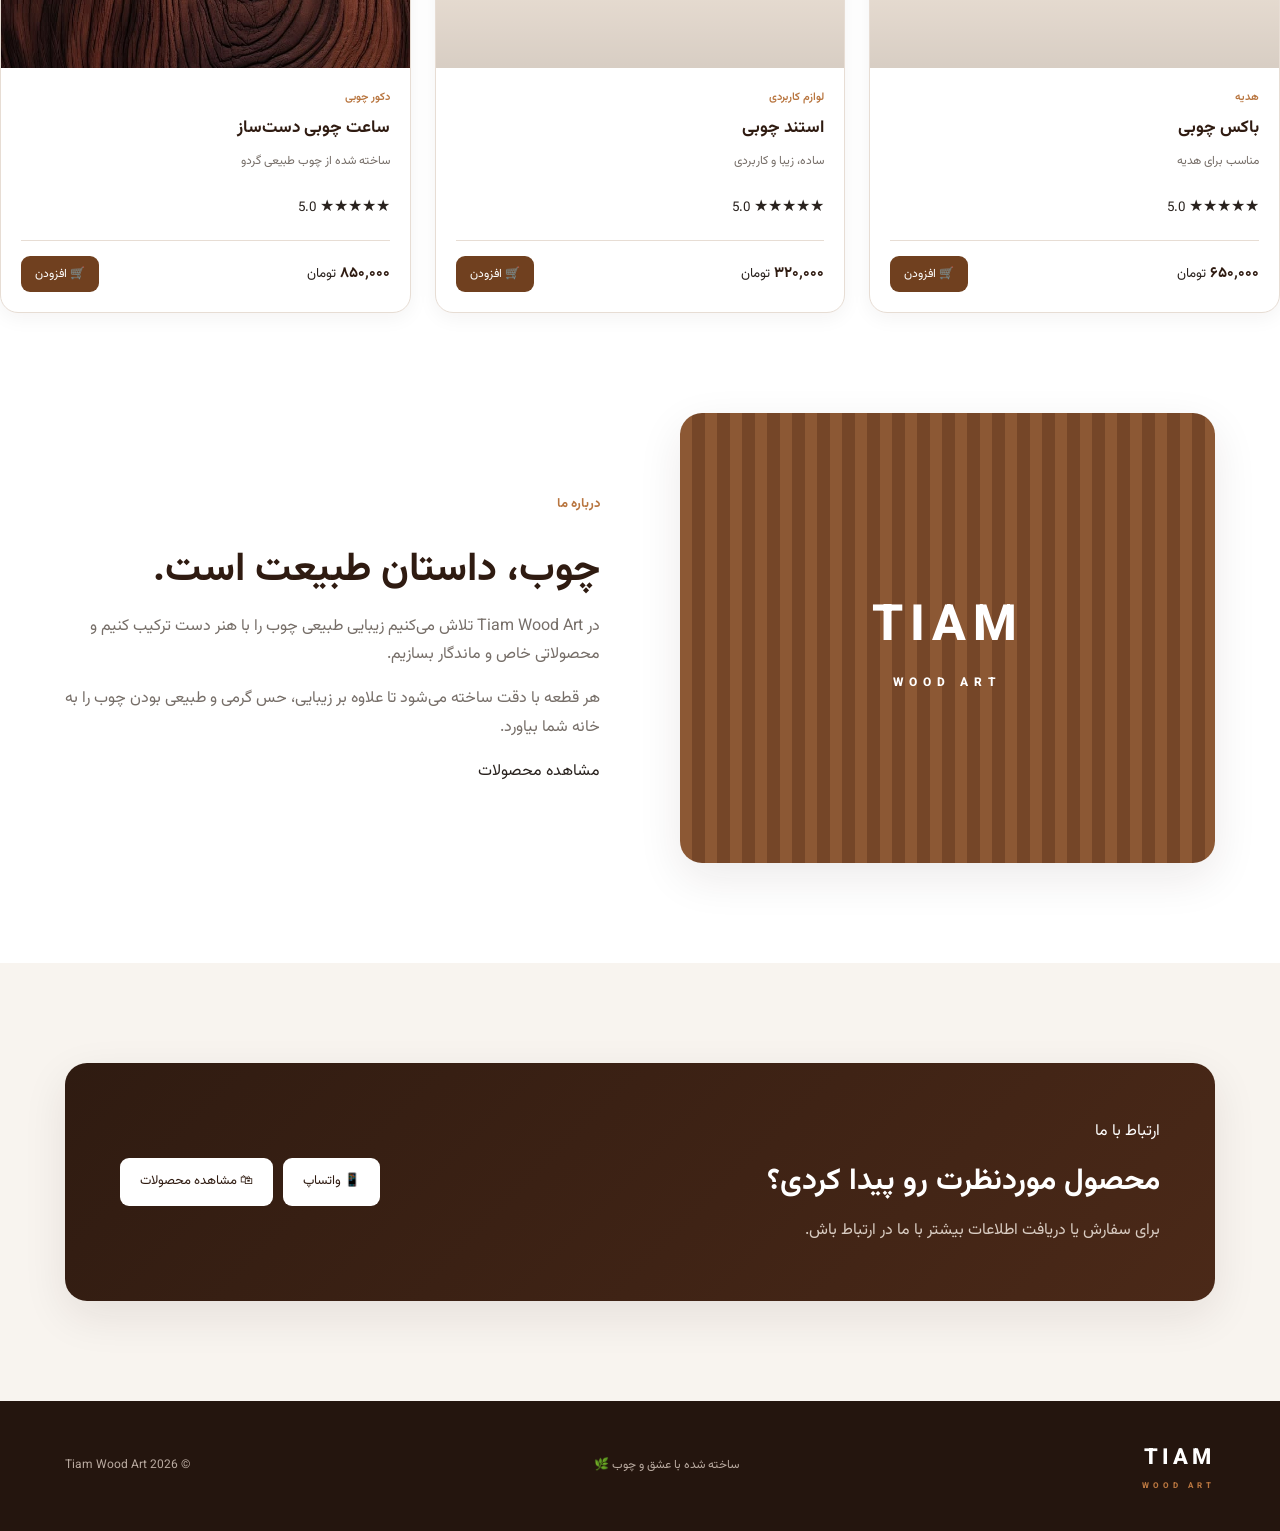
==== commit b6e041b0: "Update index.html" ====
--- a/index.html
+++ b/index.html
@@ -648,6 +648,10 @@
 
 
 
+
+<script src="https://cdn.jsdelivr.net/npm/@supabase/supabase-js@2"></script>
+<script src="supabase.js"></script>
+<script src="script.js"></script>
+
 </body>
-<script src="script.js"></script>
-</html>+</html>
